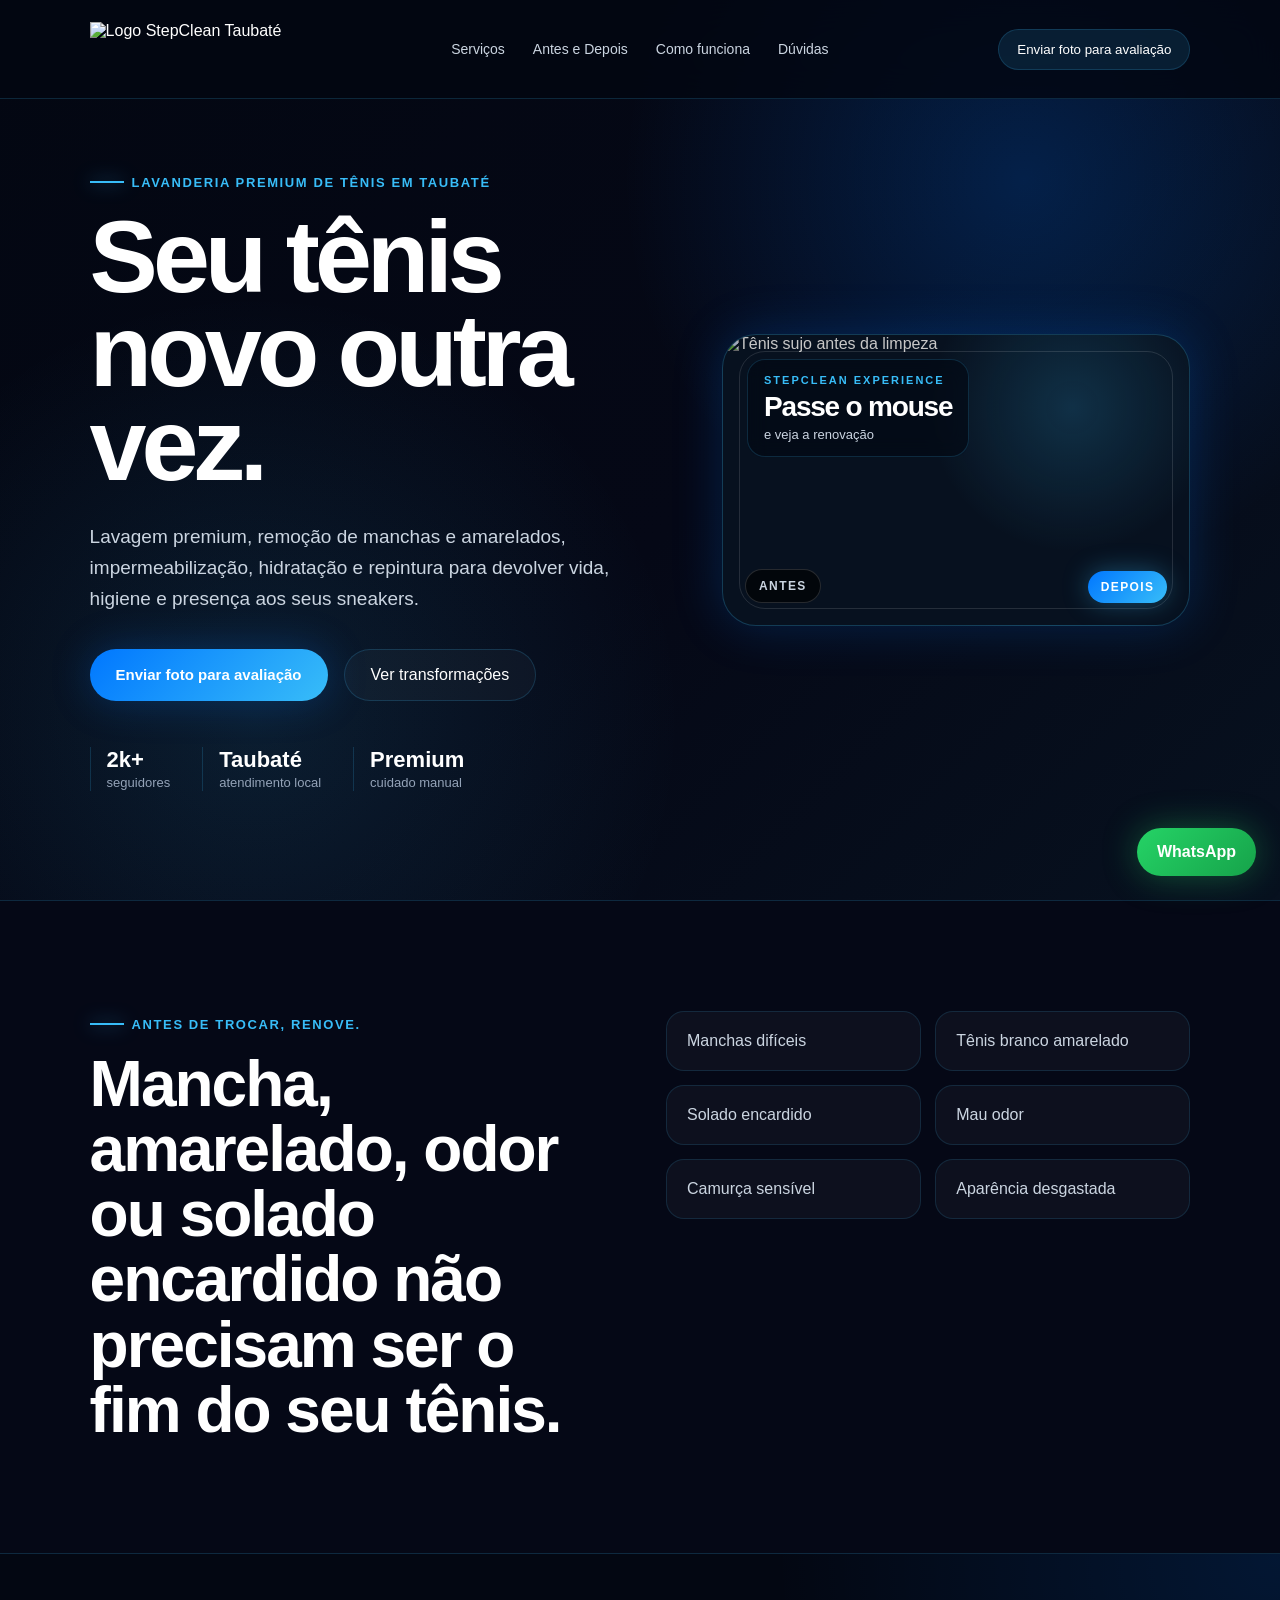
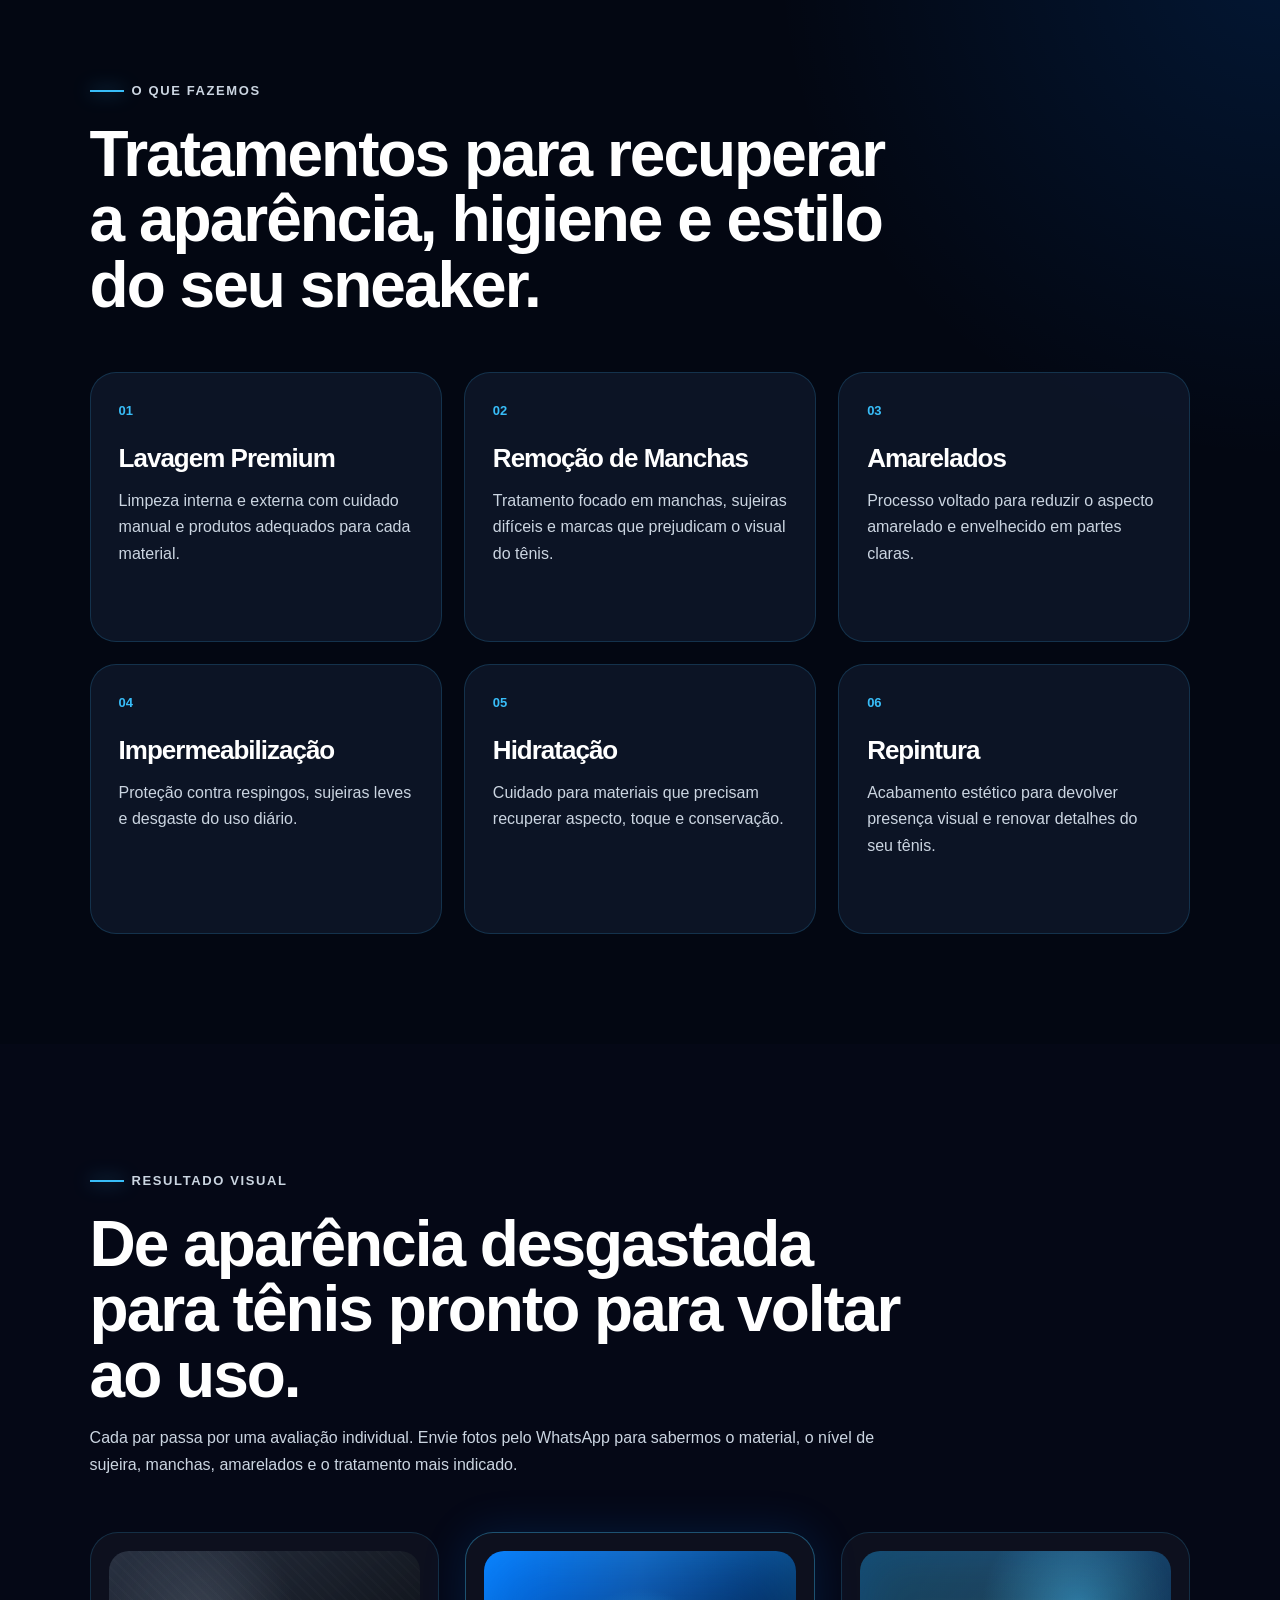
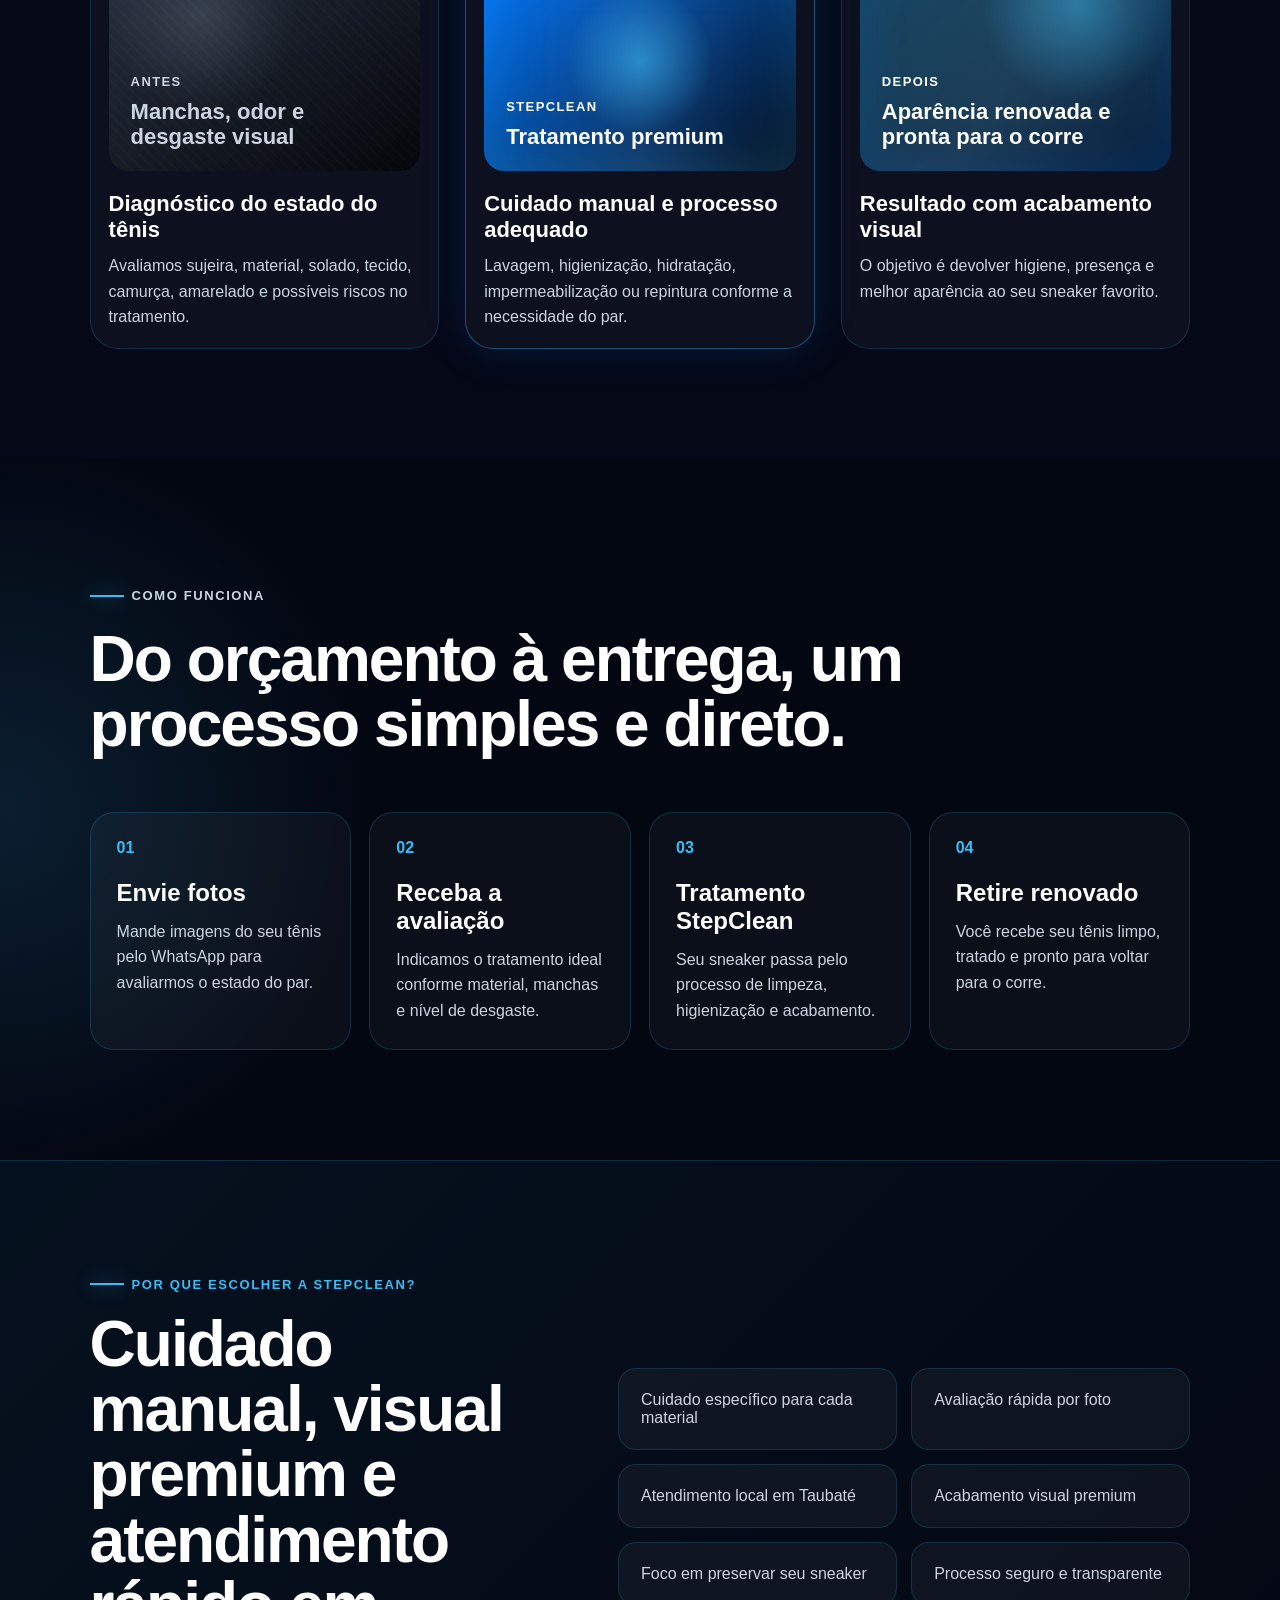
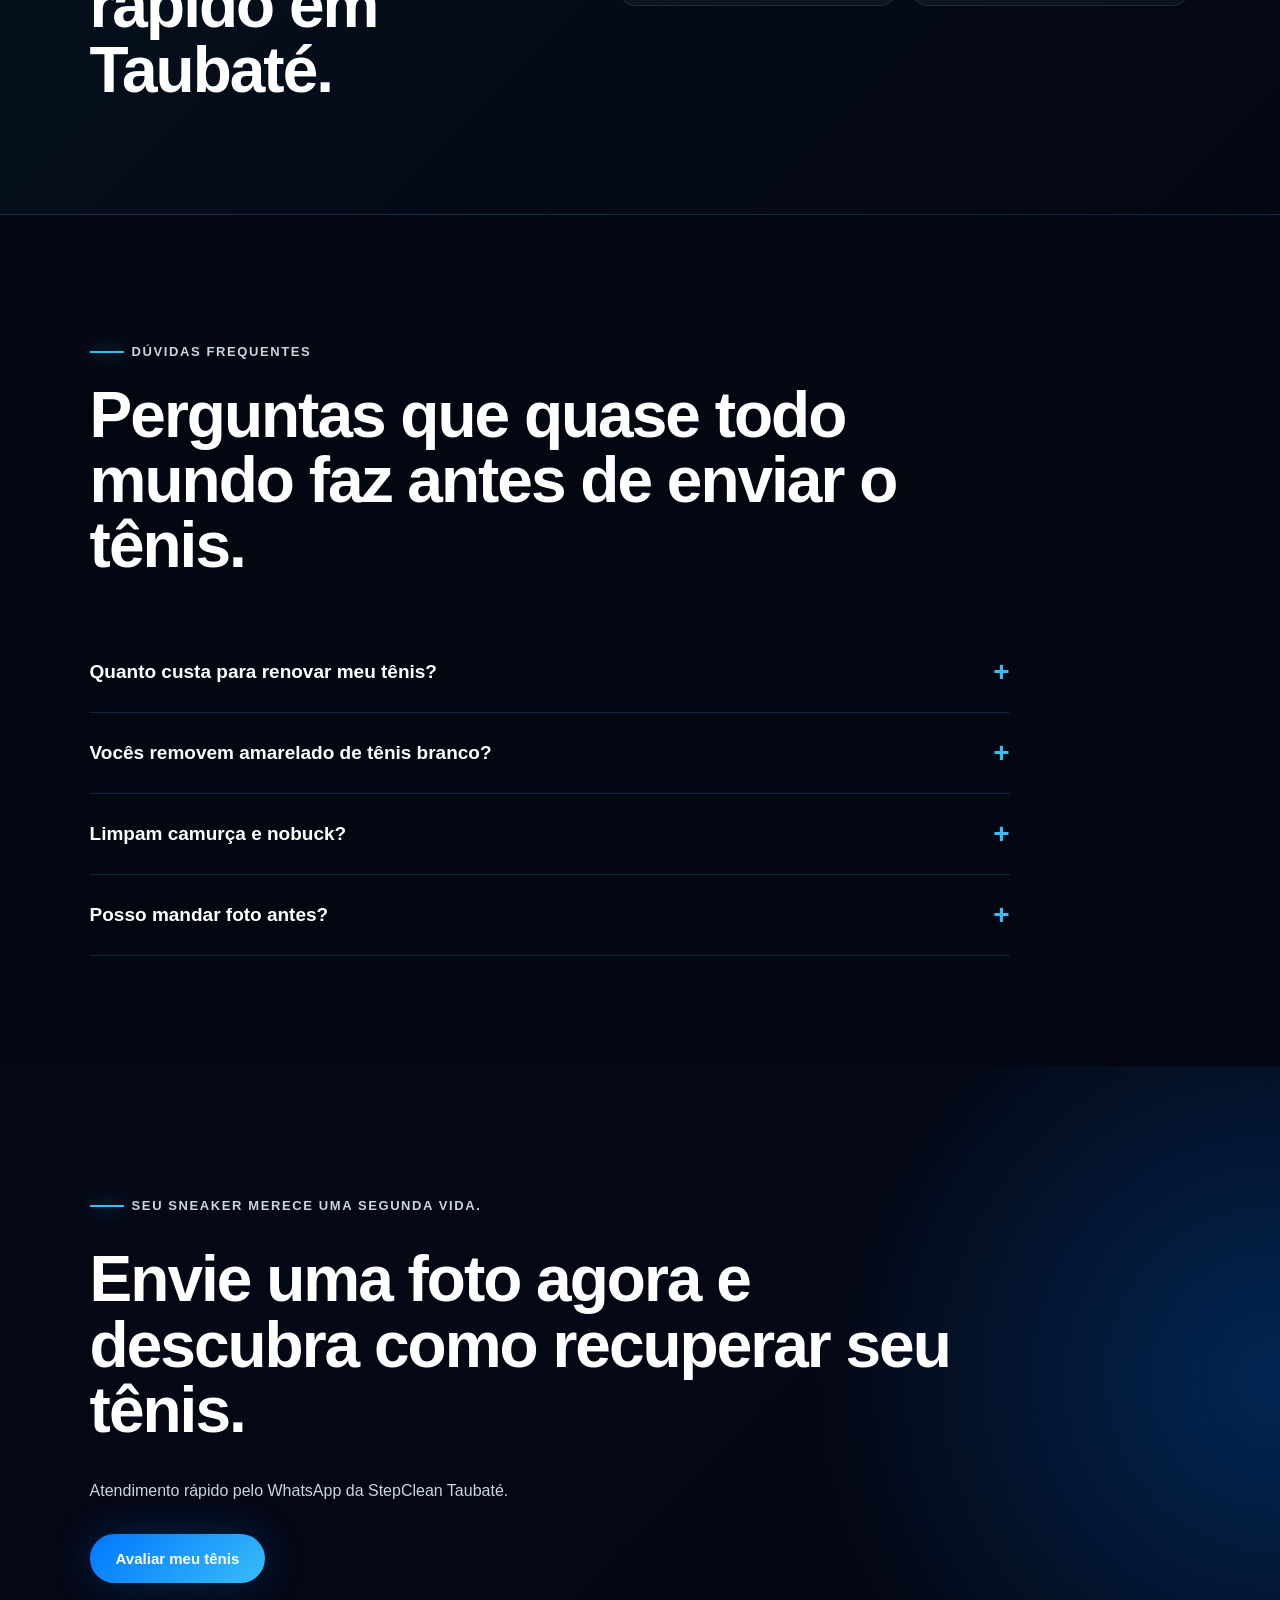
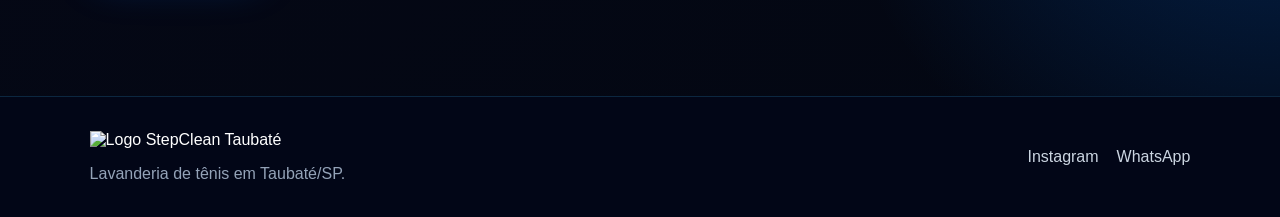
==== index.html @ 6af086c5 "Add files via upload" ====
<!DOCTYPE html>
<html lang="pt-br">

<head>
    <meta charset="UTF-8">
    <meta name="viewport" content="width=device-width, initial-scale=1.0">
    <title>StepClean Taubaté | Seu tênis novo outra vez</title>
    <meta name="description" content="StepClean Taubaté — lavagem premium, remoção de manchas e amarelados, impermeabilização, hidratação e repintura de tênis. Envie uma foto para avaliação.">
    <link rel="icon" href="./img/logo-icon.png">
    <link rel="stylesheet" href="style.css">
</head>

<body>

    <header class="cabecalho">
        <a href="#" class="logo">
    <img src="./img/logo-horizontal-branca.png" alt="Logo StepClean Taubaté">
</a>

        <nav class="menu">
            <a href="#servicos">Serviços</a>
            <a href="#transformacoes">Antes e Depois</a>
            <a href="#processo">Como funciona</a>
            <a href="#faq">Dúvidas</a>
        </nav>

        <button class="botao-whatsapp botao-menu">
            Enviar foto para avaliação
        </button>
    </header>

    <main>

        <section class="hero">
            <div class="hero-conteudo">
                <p class="etiqueta">Lavanderia premium de tênis em Taubaté</p>

                <h1>
                    Seu tênis novo outra vez.
                </h1>

                <p class="hero-texto">
                    Lavagem premium, remoção de manchas e amarelados, impermeabilização,
                    hidratação e repintura para devolver vida, higiene e presença aos seus sneakers.
                </p>

                <div class="hero-botoes">
                    <button class="botao-whatsapp botao-principal">
                        Enviar foto para avaliação
                    </button>

                    <a href="#transformacoes" class="botao-secundario">
                        Ver transformações
                    </a>
                </div>

                <div class="hero-numeros">
                    <div>
                        <strong>2k+</strong>
                        <span>seguidores</span>
                    </div>

                    <div>
                        <strong>Taubaté</strong>
                        <span>atendimento local</span>
                    </div>

                    <div>
                        <strong>Premium</strong>
                        <span>cuidado manual</span>
                    </div>
                </div>
            </div>

            <div class="hero-visual">
    <div class="reveal-sneaker">
        <img src="./img/tenis-sujo.png" alt="Tênis sujo antes da limpeza" class="imagem-sujo">

        <img src="./img/tenis-limpo.png" alt="Tênis limpo depois da limpeza" class="imagem-limpo">

        <div class="linha-reveal"></div>

        <div class="reveal-texto">
            <span>StepClean Experience</span>
            <strong>Passe o mouse</strong>
            <small>e veja a renovação</small>
        </div>

        <div class="reveal-label antes-label">Antes</div>
        <div class="reveal-label depois-label">Depois</div>
    </div>
</div>

        </section>

        <section class="problema">
            <div class="problema-texto">
                <p class="etiqueta">Antes de trocar, renove.</p>

                <h2>
                    Mancha, amarelado, odor ou solado encardido não precisam ser o fim do seu tênis.
                </h2>
            </div>

            <div class="problema-grid">
                <div class="problema-item">Manchas difíceis</div>
                <div class="problema-item">Tênis branco amarelado</div>
                <div class="problema-item">Solado encardido</div>
                <div class="problema-item">Mau odor</div>
                <div class="problema-item">Camurça sensível</div>
                <div class="problema-item">Aparência desgastada</div>
            </div>
        </section>

        <section id="servicos" class="servicos">
            <div class="secao-topo">
                <p class="etiqueta">O que fazemos</p>

                <h2>
                    Tratamentos para recuperar a aparência, higiene e estilo do seu sneaker.
                </h2>
            </div>

            <div class="cards-servicos">
                <article class="card-servico">
                    <span>01</span>
                    <h3>Lavagem Premium</h3>
                    <p>
                        Limpeza interna e externa com cuidado manual e produtos adequados para cada material.
                    </p>
                </article>

                <article class="card-servico">
                    <span>02</span>
                    <h3>Remoção de Manchas</h3>
                    <p>
                        Tratamento focado em manchas, sujeiras difíceis e marcas que prejudicam o visual do tênis.
                    </p>
                </article>

                <article class="card-servico">
                    <span>03</span>
                    <h3>Amarelados</h3>
                    <p>
                        Processo voltado para reduzir o aspecto amarelado e envelhecido em partes claras.
                    </p>
                </article>

                <article class="card-servico">
                    <span>04</span>
                    <h3>Impermeabilização</h3>
                    <p>
                        Proteção contra respingos, sujeiras leves e desgaste do uso diário.
                    </p>
                </article>

                <article class="card-servico">
                    <span>05</span>
                    <h3>Hidratação</h3>
                    <p>
                        Cuidado para materiais que precisam recuperar aspecto, toque e conservação.
                    </p>
                </article>

                <article class="card-servico">
                    <span>06</span>
                    <h3>Repintura</h3>
                    <p>
                        Acabamento estético para devolver presença visual e renovar detalhes do seu tênis.
                    </p>
                </article>
            </div>
        </section>

        <section id="transformacoes" class="transformacoes">
    <div class="secao-topo">
        <p class="etiqueta">Resultado visual</p>

        <h2>
            De aparência desgastada para tênis pronto para voltar ao uso.
        </h2>

        <p>
            Cada par passa por uma avaliação individual. Envie fotos pelo WhatsApp para sabermos o material,
            o nível de sujeira, manchas, amarelados e o tratamento mais indicado.
        </p>
    </div>

    <div class="antes-depois-grid">
        <div class="antes-depois-card">
            <div class="imagem-placeholder antes">
                <span>Antes</span>
                <strong>Manchas, odor e desgaste visual</strong>
            </div>

            <h3>Diagnóstico do estado do tênis</h3>
            <p>Avaliamos sujeira, material, solado, tecido, camurça, amarelado e possíveis riscos no tratamento.</p>
        </div>

        <div class="antes-depois-card destaque-transformacao">
            <div class="imagem-placeholder processo-visual">
                <span>StepClean</span>
                <strong>Tratamento premium</strong>
            </div>

            <h3>Cuidado manual e processo adequado</h3>
            <p>Lavagem, higienização, hidratação, impermeabilização ou repintura conforme a necessidade do par.</p>
        </div>

        <div class="antes-depois-card">
            <div class="imagem-placeholder depois">
                <span>Depois</span>
                <strong>Aparência renovada e pronta para o corre</strong>
            </div>

            <h3>Resultado com acabamento visual</h3>
            <p>O objetivo é devolver higiene, presença e melhor aparência ao seu sneaker favorito.</p>
        </div>
    </div>

</section>

        <section id="processo" class="processo">
            <div class="secao-topo">
                <p class="etiqueta">Como funciona</p>

                <h2>
                    Do orçamento à entrega, um processo simples e direto.
                </h2>
            </div>

            <div class="linha-processo">
                <div class="passo">
                    <span>01</span>
                    <h3>Envie fotos</h3>
                    <p>
                        Mande imagens do seu tênis pelo WhatsApp para avaliarmos o estado do par.
                    </p>
                </div>

                <div class="passo">
                    <span>02</span>
                    <h3>Receba a avaliação</h3>
                    <p>
                        Indicamos o tratamento ideal conforme material, manchas e nível de desgaste.
                    </p>
                </div>

                <div class="passo">
                    <span>03</span>
                    <h3>Tratamento StepClean</h3>
                    <p>
                        Seu sneaker passa pelo processo de limpeza, higienização e acabamento.
                    </p>
                </div>

                <div class="passo">
                    <span>04</span>
                    <h3>Retire renovado</h3>
                    <p>
                        Você recebe seu tênis limpo, tratado e pronto para voltar para o corre.
                    </p>
                </div>
            </div>
        </section>

        <section class="diferenciais">
            <div class="diferenciais-conteudo">
                <p class="etiqueta">Por que escolher a StepClean?</p>

                <h2>
                    Cuidado manual, visual premium e atendimento rápido em Taubaté.
                </h2>
            </div>

            <div class="diferenciais-lista">
                <div>Cuidado específico para cada material</div>
                <div>Avaliação rápida por foto</div>
                <div>Atendimento local em Taubaté</div>
                <div>Acabamento visual premium</div>
                <div>Foco em preservar seu sneaker</div>
                <div>Processo seguro e transparente</div>
            </div>
        </section>

        <section id="faq" class="faq">
            <div class="secao-topo">
                <p class="etiqueta">Dúvidas frequentes</p>

                <h2>
                    Perguntas que quase todo mundo faz antes de enviar o tênis.
                </h2>
            </div>

            <div class="faq-lista">
                <div class="faq-item">
                    <button class="faq-pergunta">
                        Quanto custa para renovar meu tênis?
                        <span>+</span>
                    </button>

                    <div class="faq-resposta">
                        <p>
                            O valor depende do material, estado do tênis e tipo de tratamento.
                            Envie fotos pelo WhatsApp para receber uma avaliação.
                        </p>
                    </div>
                </div>

                <div class="faq-item">
                    <button class="faq-pergunta">
                        Vocês removem amarelado de tênis branco?
                        <span>+</span>
                    </button>

                    <div class="faq-resposta">
                        <p>
                            Sim. A StepClean realiza tratamento para reduzir amarelados e recuperar a aparência visual.
                        </p>
                    </div>
                </div>

                <div class="faq-item">
                    <button class="faq-pergunta">
                        Limpam camurça e nobuck?
                        <span>+</span>
                    </button>

                    <div class="faq-resposta">
                        <p>
                            Sim, mas esses materiais exigem avaliação prévia, pois são mais sensíveis.
                        </p>
                    </div>
                </div>

                <div class="faq-item">
                    <button class="faq-pergunta">
                        Posso mandar foto antes?
                        <span>+</span>
                    </button>

                    <div class="faq-resposta">
                        <p>
                            Sim. Esse é o melhor caminho para indicarmos o tratamento correto e o orçamento.
                        </p>
                    </div>
                </div>
            </div>
        </section>

        <section id="contato" class="cta-final">
            <p class="etiqueta">Seu sneaker merece uma segunda vida.</p>

            <h2>
                Envie uma foto agora e descubra como recuperar seu tênis.
            </h2>

            <p>
                Atendimento rápido pelo WhatsApp da StepClean Taubaté.
            </p>

            <button class="botao-whatsapp botao-principal">
                Avaliar meu tênis
            </button>
        </section>

    </main>

        <a href="#" class="whatsapp-fixo botao-whatsapp" aria-label="Falar no WhatsApp">
    WhatsApp
</a>

    <footer class="rodape">
        <div>
            <img src="./img/logo-horizontal-branca.png" alt="Logo StepClean Taubaté" class="logo-footer">
        <p>Lavanderia de tênis em Taubaté/SP.</p>
        </div>

        <div class="rodape-links">
            <a href="https://www.instagram.com/stepcleantaubate/" target="_blank">Instagram</a>
            <a href="#" class="botao-whatsapp">WhatsApp</a>
        </div>
    </footer>

    <script src="script.js"></script>
</body>

</html>
---- style.css ----
* {
    margin: 0;
    padding: 0;
    box-sizing: border-box;
}

:root {
    --preto: #030712;
    --grafite: #080b12;
    --grafite-claro: #111827;
    --card: rgba(15, 23, 42, 0.85);

    --azul: #0077ff;
    --azul-claro: #38bdf8;
    --azul-neon: #00aaff;

    --branco: #ffffff;
    --cinza: #94a3b8;
    --cinza-claro: #cbd5e1;

    --borda: rgba(56, 189, 248, 0.18);
    --sombra-azul: 0 0 40px rgba(0, 119, 255, 0.25);
}

html {
    scroll-behavior: smooth;
}

body {
    font-family: Arial, Helvetica, sans-serif;
    background: var(--preto);
    color: var(--branco);
    overflow-x: hidden;
}

button,
a {
    font-family: inherit;
}

button {
    border: none;
}

a {
    text-decoration: none;
    color: inherit;
}

/* HEADER */

.cabecalho {
    width: 100%;
    padding: 22px 7%;
    display: flex;
    justify-content: space-between;
    align-items: center;
    background: rgba(3, 7, 18, 0.82);
    backdrop-filter: blur(18px);
    border-bottom: 1px solid var(--borda);
    position: fixed;
    top: 0;
    left: 0;
    z-index: 100;
}

.logo {
    display: flex;
    align-items: center;
}

.logo img {
    height: 54px;
    width: auto;
    display: block;
}

.menu {
    display: flex;
    align-items: center;
    gap: 28px;
}

.menu a {
    color: var(--cinza-claro);
    font-size: 14px;
    transition: 0.2s ease;
    position: relative;
}

.menu a:hover {
    color: var(--azul-claro);
}

.botao-menu {
    background: rgba(56, 189, 248, 0.12);
    color: var(--branco);
    border: 1px solid var(--borda);
    padding: 12px 18px;
    border-radius: 999px;
    cursor: pointer;
    transition: 0.2s ease;
}

.botao-menu:hover {
    background: var(--azul);
    box-shadow: var(--sombra-azul);
}

/* HERO */

.hero {
    min-height: 100vh;
    padding: 150px 7% 90px;
    display: grid;
    grid-template-columns: 1.1fr 0.9fr;
    align-items: center;
    gap: 60px;
    background:
        radial-gradient(circle at 80% 20%, rgba(0, 119, 255, 0.22), transparent 32%),
        radial-gradient(circle at 20% 80%, rgba(56, 189, 248, 0.12), transparent 34%),
        linear-gradient(135deg, #030712 0%, #050816 55%, #07111f 100%);
}

.hero-conteudo {
    max-width: 780px;
}

.etiqueta {
    display: inline-flex;
    align-items: center;
    gap: 8px;
    color: var(--azul-claro);
    font-size: 13px;
    font-weight: 800;
    text-transform: uppercase;
    letter-spacing: 1.6px;
    margin-bottom: 20px;
}

.etiqueta::before {
    content: "";
    width: 34px;
    height: 2px;
    background: var(--azul-claro);
    box-shadow: 0 0 18px rgba(56, 189, 248, 0.7);
}

.hero h1 {
    font-size: clamp(48px, 8vw, 108px);
    line-height: 0.92;
    letter-spacing: -5px;
    max-width: 850px;
    margin-bottom: 28px;
}

.hero-texto {
    max-width: 680px;
    color: var(--cinza-claro);
    font-size: 19px;
    line-height: 1.65;
    margin-bottom: 34px;
}

.hero-botoes {
    display: flex;
    flex-wrap: wrap;
    gap: 16px;
    margin-bottom: 46px;
}

.botao-principal {
    background: linear-gradient(135deg, var(--azul), var(--azul-claro));
    color: var(--branco);
    padding: 16px 26px;
    border-radius: 999px;
    font-weight: 800;
    font-size: 15px;
    cursor: pointer;
    box-shadow: var(--sombra-azul);
    transition: 0.2s ease;
    position: relative;
    overflow: hidden;
}

.botao-principal:hover {
    transform: translateY(-3px);
    box-shadow: 0 0 55px rgba(0, 119, 255, 0.45);
}

.botao-secundario {
    padding: 16px 26px;
    border-radius: 999px;
    border: 1px solid var(--borda);
    color: var(--branco);
    background: rgba(255, 255, 255, 0.03);
    transition: 0.2s ease;
}

.botao-secundario:hover {
    border-color: var(--azul-claro);
    color: var(--azul-claro);
    transform: translateY(-3px);
}

.hero-numeros {
    display: flex;
    gap: 32px;
    flex-wrap: wrap;
}

.hero-numeros div {
    padding-left: 16px;
    border-left: 1px solid var(--borda);
}

.hero-numeros strong {
    display: block;
    font-size: 22px;
    color: var(--branco);
}

.hero-numeros span {
    color: var(--cinza);
    font-size: 13px;
}

/* HERO VISUAL */

.hero-visual {
    display: flex;
    justify-content: center;
}

.sneaker-card {
    width: min(420px, 100%);
    aspect-ratio: 1 / 1.15;
    position: relative;
    border-radius: 38px;
    background:
        linear-gradient(145deg, rgba(56, 189, 248, 0.18), rgba(255, 255, 255, 0.02)),
        rgba(15, 23, 42, 0.5);
    border: 1px solid var(--borda);
    box-shadow: var(--sombra-azul);
    overflow: hidden;
    display: flex;
    align-items: center;
    justify-content: center;
}

.sneaker-card::before {
    content: "";
    position: absolute;
    width: 280px;
    height: 280px;
    background: var(--azul);
    filter: blur(90px);
    opacity: 0.28;
    top: -70px;
    right: -70px;
}

.sneaker-card::after {
    content: "";
    position: absolute;
    inset: 18px;
    border: 1px solid rgba(255, 255, 255, 0.08);
    border-radius: 30px;
}

.sneaker-luz {
    position: absolute;
    width: 160px;
    height: 160px;
    border-radius: 50%;
    background: var(--azul-claro);
    filter: blur(70px);
    bottom: 70px;
    left: 50px;
    opacity: 0.22;
}

.sneaker-placeholder {
    position: relative;
    z-index: 2;
    text-align: center;
    padding: 32px;
}

.sneaker-placeholder span {
    color: var(--azul-claro);
    text-transform: uppercase;
    font-weight: 800;
    letter-spacing: 2px;
    font-size: 13px;
}

.sneaker-placeholder strong {
    display: block;
    font-size: 44px;
    line-height: 0.95;
    margin: 18px 0;
    letter-spacing: -2px;
}

.sneaker-placeholder small {
    color: var(--cinza);
    text-transform: uppercase;
    letter-spacing: 1.5px;
}

/* SEÇÕES GERAIS */

section {
    position: relative;
}

.problema,
.servicos,
.transformacoes,
.processo,
.diferenciais,
.faq,
.cta-final {
    padding: 110px 7%;
}

.secao-topo {
    max-width: 820px;
    margin-bottom: 54px;
}

.secao-topo h2,
.problema h2,
.diferenciais h2,
.cta-final h2 {
    font-size: clamp(34px, 5vw, 64px);
    line-height: 1.02;
    letter-spacing: -2px;
}

.secao-topo p,
.transformacoes .secao-topo p,
.cta-final p {
    color: var(--cinza-claro);
    margin-top: 16px;
    line-height: 1.7;
}

/* PROBLEMA */

.problema {
    background: #050816;
    display: grid;
    grid-template-columns: 1fr 1fr;
    gap: 52px;
    align-items: start;
    border-top: 1px solid var(--borda);
    border-bottom: 1px solid var(--borda);
}

.problema-grid {
    display: grid;
    grid-template-columns: 1fr 1fr;
    gap: 14px;
}

.problema-item {
    padding: 20px;
    border-radius: 18px;
    background: rgba(255, 255, 255, 0.035);
    border: 1px solid rgba(56, 189, 248, 0.14);
    color: var(--cinza-claro);
    transition: 0.2s ease;
}

.problema-item:hover {
    transform: translateY(-4px);
    border-color: var(--azul-claro);
    color: var(--branco);
}

/* SERVIÇOS */

.servicos {
    background:
        radial-gradient(circle at top right, rgba(0, 119, 255, 0.14), transparent 30%),
        var(--preto);
}

.cards-servicos {
    display: grid;
    grid-template-columns: repeat(3, 1fr);
    gap: 22px;
}

.card-servico {
    min-height: 270px;
    padding: 28px;
    border-radius: 26px;
    background: var(--card);
    border: 1px solid var(--borda);
    transition: 0.25s ease;
    position: relative;
    overflow: hidden;
}

.card-servico::after {
    content: "";
    position: absolute;
    width: 120px;
    height: 120px;
    background: var(--azul);
    filter: blur(80px);
    opacity: 0;
    right: -30px;
    bottom: -30px;
    transition: 0.25s ease;
}

.card-servico:hover {
    transform: translateY(-8px);
    border-color: var(--azul-claro);
}

.card-servico:hover::after {
    opacity: 0.35;
}

.card-servico span {
    color: var(--azul-claro);
    font-weight: 900;
    font-size: 13px;
}

.card-servico h3 {
    font-size: 26px;
    margin: 24px 0 14px;
    letter-spacing: -1px;
}

.card-servico p {
    color: var(--cinza-claro);
    line-height: 1.65;
}

/* ANTES E DEPOIS */

.transformacoes {
    background: #050816;
}

.antes-depois-grid {
    display: grid;
    grid-template-columns: repeat(3, 1fr);
    gap: 26px;
}

.antes-depois-card {
    background: rgba(255, 255, 255, 0.035);
    border: 1px solid var(--borda);
    border-radius: 28px;
    padding: 18px;
    transition: 0.25s ease;
}

.antes-depois-card:hover {
    transform: translateY(-8px);
    border-color: var(--azul-claro);
}

.imagem-placeholder {
    height: 190px;
    border-radius: 20px;
    display: flex;
    align-items: end;
    padding: 18px;
    margin-bottom: 12px;
    overflow: hidden;
}

.imagem-placeholder span {
    font-weight: 900;
    text-transform: uppercase;
    letter-spacing: 1.4px;
    font-size: 13px;
}

.antes {
    background:
        linear-gradient(145deg, rgba(148, 163, 184, 0.18), rgba(0, 0, 0, 0.6)),
        #111827;
    color: var(--cinza-claro);
}

.depois {
    background:
        linear-gradient(145deg, rgba(56, 189, 248, 0.32), rgba(0, 119, 255, 0.12)),
        #07111f;
    color: var(--branco);
    box-shadow: inset 0 0 50px rgba(0, 119, 255, 0.16);
}

.antes-depois-card h3 {
    margin: 20px 0 10px;
    font-size: 22px;
}

.antes-depois-card p {
    color: var(--cinza-claro);
    line-height: 1.6;
}

/* PROCESSO */

.processo {
    background:
        radial-gradient(circle at left, rgba(56, 189, 248, 0.13), transparent 28%),
        var(--preto);
}

.linha-processo {
    display: grid;
    grid-template-columns: repeat(4, 1fr);
    gap: 18px;
}

.passo {
    padding: 26px;
    border-radius: 24px;
    background: rgba(255, 255, 255, 0.035);
    border: 1px solid var(--borda);
}

.passo span {
    color: var(--azul-claro);
    font-weight: 900;
}

.passo h3 {
    margin: 22px 0 12px;
    font-size: 24px;
}

.passo p {
    color: var(--cinza-claro);
    line-height: 1.6;
}

/* DIFERENCIAIS */

.diferenciais {
    background: linear-gradient(135deg, #06111f, #030712);
    display: grid;
    grid-template-columns: 0.9fr 1.1fr;
    gap: 60px;
    align-items: center;
    border-top: 1px solid var(--borda);
    border-bottom: 1px solid var(--borda);
}

.diferenciais-lista {
    display: grid;
    grid-template-columns: 1fr 1fr;
    gap: 14px;
}

.diferenciais-lista div {
    padding: 22px;
    border-radius: 18px;
    background: rgba(255, 255, 255, 0.045);
    border: 1px solid rgba(56, 189, 248, 0.16);
    color: var(--cinza-claro);
}

/* FAQ */

.faq {
    background: var(--preto);
}

.faq-lista {
    max-width: 920px;
}

.faq-item {
    border-bottom: 1px solid var(--borda);
}

.faq-pergunta {
    width: 100%;
    padding: 24px 0;
    background: transparent;
    color: var(--branco);
    display: flex;
    justify-content: space-between;
    align-items: center;
    cursor: pointer;
    font-size: 19px;
    font-weight: 800;
    text-align: left;
}

.faq-pergunta span {
    color: var(--azul-claro);
    font-size: 28px;
}

.faq-resposta {
    max-height: 0;
    overflow: hidden;
    transition: 0.3s ease;
}

.faq-resposta p {
    color: var(--cinza-claro);
    line-height: 1.7;
    padding-bottom: 24px;
}

.faq-item.ativo .faq-resposta {
    max-height: 200px;
}

/* CTA FINAL */

.cta-final {
    min-height: 70vh;
    display: flex;
    flex-direction: column;
    align-items: flex-start;
    justify-content: center;
    background:
        radial-gradient(circle at right, rgba(0, 119, 255, 0.28), transparent 35%),
        linear-gradient(135deg, #050816, #030712);
}

.cta-final h2 {
    max-width: 900px;
    margin-bottom: 18px;
}

.cta-final p {
    max-width: 620px;
    margin-bottom: 30px;
}

/* WHATSAPP FIXO */

.whatsapp-fixo {
    position: fixed;
    right: 24px;
    bottom: 24px;
    background: linear-gradient(135deg, #25d366, #16a34a);
    color: white;
    padding: 15px 20px;
    border-radius: 999px;
    font-weight: 900;
    z-index: 90;
    box-shadow: 0 0 35px rgba(37, 211, 102, 0.35);
    transition: 0.2s ease;
}

.whatsapp-fixo:hover {
    transform: translateY(-4px);
}

/* RODAPÉ */

.rodape {
    padding: 34px 7%;
    background: #020617;
    border-top: 1px solid var(--borda);
    display: flex;
    justify-content: space-between;
    align-items: center;
    gap: 20px;
}

.rodape strong {
    font-size: 18px;
}

.rodape p {
    color: var(--cinza);
    margin-top: 6px;
}

.rodape-links {
    display: flex;
    gap: 18px;
}

.rodape-links a {
    color: var(--cinza-claro);
    transition: 0.2s ease;
}

.rodape-links a:hover {
    color: var(--azul-claro);
}

/* RESPONSIVO */

@media (max-width: 1050px) {
    .hero,
    .problema,
    .diferenciais {
        grid-template-columns: 1fr;
    }

    .hero-visual {
        justify-content: flex-start;
    }

    .cards-servicos,
    .antes-depois-grid {
        grid-template-columns: repeat(2, 1fr);
    }

    .linha-processo {
        grid-template-columns: repeat(2, 1fr);
    }
}

@media (max-width: 760px){
    .cabecalho {
        backdrop-filter: blur(10px);
    }

    .logo img {
    height: 42px;
}

    .menu {
        display: none;
    }

    .botao-menu {
        display: none;
    }

    .hero {
        padding: 130px 5% 70px;
        gap: 38px;
    }

    .hero h1 {
        letter-spacing: -3px;
    }

    .hero-texto {
        font-size: 17px;
    }

    .hero-botoes {
        flex-direction: column;
    }

    .botao-principal,
    .botao-secundario {
        width: 100%;
        text-align: center;
    }

    .hero-numeros {
        gap: 18px;
    }

    .sneaker-card {
        border-radius: 28px;
    }
    .sneaker-card::before {
        filter: blur(60px);
    }
    .sneaker-luz {
        filter: blur(50px);
    }

    .problema,
    .servicos,
    .transformacoes,
    .processo,
    .diferenciais,
    .faq,
    .cta-final {
        padding: 74px 5%;
    }

    .problema-grid,
    .cards-servicos,
    .antes-depois-grid,
    .linha-processo,
    .diferenciais-lista {
        grid-template-columns: 1fr;
    }

    .secao-topo h2,
    .problema h2,
    .diferenciais h2,
    .cta-final h2 {
        letter-spacing: -1.4px;
    }

    .rodape {
        flex-direction: column;
        align-items: flex-start;
    }

    .whatsapp-fixo {
        right: 16px;
        bottom: 16px;
        padding: 13px 16px;
        font-size: 13px;
    }
}

a:focus-visible,
button:focus-visible {
    outline: 2px solid var(--azul-claro);
    outline-offset: 4px;
}

.botao-principal::before {
    content: '';
    position: absolute;
    top: 0;
    left: -100%;
    width: 100%;
    height: 100%;
    background: linear-gradient(90deg, transparent, rgba(255,255,255,0.2), transparent);
    transition: 0.5s;
}

.botao-principal:hover::before {
    left: 100%;
}

.menu a::after {
    content: '';
    position: absolute;
    bottom: -4px;
    left: 0;
    width: 0;
    height: 2px;
    background: var(--azul-claro);
    transition: 0.2s ease;
}

.menu a:hover::after {
    width: 100%;
}

@media (prefers-reduced-motion: reduce) {
    *,
    *::before,
    *::after {
        animation-duration: 0.01ms !important;
        transition-duration: 0.01ms !important;
    }
}

::selection {
    background: var(--azul);
    color: var(--branco);
}

body {
    -webkit-font-smoothing: antialiased;
    -moz-osx-font-smoothing: grayscale;
}

.animar {
    opacity: 0;
    transform: translateY(30px);
}

.aparecer {
    opacity: 1;
    transform: translateY(0);
    transition: opacity 0.6s ease, transform 0.6s ease;
}

.card-servico.animar:nth-child(1) { transition-delay: 0.1s; }
.card-servico.animar:nth-child(2) { transition-delay: 0.2s; }
.card-servico.animar:nth-child(3) { transition-delay: 0.3s; }
.card-servico.animar:nth-child(4) { transition-delay: 0.4s; }
.card-servico.animar:nth-child(5) { transition-delay: 0.5s; }
.card-servico.animar:nth-child(6) { transition-delay: 0.6s; }

.antes-depois-card.animar:nth-child(1) { transition-delay: 0.1s; }
.antes-depois-card.animar:nth-child(2) { transition-delay: 0.2s; }
.antes-depois-card.animar:nth-child(3) { transition-delay: 0.3s; }

.passo.animar:nth-child(1) { transition-delay: 0.1s; }
.passo.animar:nth-child(2) { transition-delay: 0.2s; }
.passo.animar:nth-child(3) { transition-delay: 0.3s; }
.passo.animar:nth-child(4) { transition-delay: 0.4s; }

.problema-item.animar:nth-child(1) { transition-delay: 0.1s; }
.problema-item.animar:nth-child(2) { transition-delay: 0.2s; }
.problema-item.animar:nth-child(3) { transition-delay: 0.3s; }
.problema-item.animar:nth-child(4) { transition-delay: 0.4s; }
.problema-item.animar:nth-child(5) { transition-delay: 0.5s; }
.problema-item.animar:nth-child(6) { transition-delay: 0.6s; }

.cabecalho.rolando {
    padding: 16px 7%;
    background: rgba(3, 7, 18, 0.95);
    box-shadow: 0 4px 20px rgba(0, 0, 0, 0.3);
}

@media (prefers-reduced-motion: reduce) {
    .animar {
        opacity: 1 !important;
        transform: none !important;
    }
}

.logo-footer {
    height: 48px;
    width: auto;
    margin-bottom: 10px;
}
.imagem-placeholder {
    height: 220px;
    border-radius: 20px;
    display: flex;
    flex-direction: column;
    justify-content: flex-end;
    align-items: flex-start;
    padding: 22px;
    margin-bottom: 12px;
    overflow: hidden;
    position: relative;
}

.imagem-placeholder::before {
    content: "";
    position: absolute;
    inset: 0;
    opacity: 0.35;
}

.imagem-placeholder span,
.imagem-placeholder strong {
    position: relative;
    z-index: 2;
}

.imagem-placeholder span {
    font-weight: 900;
    text-transform: uppercase;
    letter-spacing: 1.4px;
    font-size: 13px;
    margin-bottom: 10px;
}

.imagem-placeholder strong {
    max-width: 280px;
    font-size: 22px;
    line-height: 1.15;
}

.antes {
    background:
        radial-gradient(circle at 30% 30%, rgba(148, 163, 184, 0.22), transparent 35%),
        linear-gradient(145deg, rgba(148, 163, 184, 0.18), rgba(0, 0, 0, 0.75)),
        #111827;
    color: var(--cinza-claro);
}

.antes::before {
    background:
        repeating-linear-gradient(
            45deg,
            rgba(255, 255, 255, 0.04) 0px,
            rgba(255, 255, 255, 0.04) 2px,
            transparent 2px,
            transparent 8px
        );
}

.depois {
    background:
        radial-gradient(circle at 70% 25%, rgba(56, 189, 248, 0.45), transparent 35%),
        linear-gradient(145deg, rgba(56, 189, 248, 0.32), rgba(0, 119, 255, 0.12)),
        #07111f;
    color: var(--branco);
    box-shadow: inset 0 0 50px rgba(0, 119, 255, 0.16);
}

.depois::before {
    background:
        linear-gradient(120deg, transparent, rgba(255, 255, 255, 0.18), transparent);
}

.processo-visual {
    background:
        radial-gradient(circle at center, rgba(56, 189, 248, 0.55), transparent 38%),
        linear-gradient(135deg, #0077ff, #030712);
    color: var(--branco);
    box-shadow: inset 0 0 60px rgba(56, 189, 248, 0.25);
}

.processo-visual::before {
    background:
        linear-gradient(90deg, transparent 0%, rgba(255,255,255,0.15) 50%, transparent 100%);
}

.destaque-transformacao {
    border-color: rgba(56, 189, 248, 0.38);
    box-shadow: 0 0 45px rgba(0, 119, 255, 0.16);
}

.reveal-sneaker {
    position: relative;
    width: min(680px, 100%);
    aspect-ratio: 16 / 10;
    border-radius: 34px;
    overflow: hidden;
    background:
        radial-gradient(circle at 75% 25%, rgba(56, 189, 248, 0.18), transparent 35%),
        #07111f;
    border: 1px solid rgba(56, 189, 248, 0.25);
    box-shadow: 0 0 50px rgba(0, 119, 255, 0.22);
    cursor: crosshair;
}

.reveal-sneaker::before {
    content: "";
    position: absolute;
    inset: 16px;
    border: 1px solid rgba(255, 255, 255, 0.12);
    border-radius: 26px;
    z-index: 5;
    pointer-events: none;
}

.reveal-sneaker img {
    position: absolute;
    inset: 0;
    width: 100%;
    height: 100%;
    object-fit: cover;
    object-position: center;
}

/* imagem suja fica por baixo */
.imagem-sujo {
    z-index: 1;
    filter: saturate(0.85) brightness(0.78);
}

/* imagem limpa fica escondida até passar o mouse */
.imagem-limpo {
    z-index: 2;
    clip-path: circle(0px at 50% 50%);
    transition: clip-path 0.04s linear;
}

.linha-reveal {
    position: absolute;
    z-index: 4;
    width: 170px;
    height: 170px;
    border: 1px solid rgba(56, 189, 248, 0.95);
    border-radius: 50%;
    pointer-events: none;
    transform: translate(-50%, -50%);
    left: 50%;
    top: 50%;
    opacity: 0;
    box-shadow:
        0 0 30px rgba(56, 189, 248, 0.45),
        inset 0 0 24px rgba(56, 189, 248, 0.18);
}

.reveal-sneaker:hover .linha-reveal {
    opacity: 1;
}

.reveal-texto {
    position: absolute;
    z-index: 6;
    left: 24px;
    top: 24px;
    max-width: 260px;
    padding: 14px 16px;
    border-radius: 18px;
    background: rgba(3, 7, 18, 0.58);
    backdrop-filter: blur(10px);
    border: 1px solid rgba(56, 189, 248, 0.18);
}

.reveal-texto span {
    display: block;
    color: var(--azul-claro);
    font-size: 11px;
    font-weight: 900;
    text-transform: uppercase;
    letter-spacing: 2px;
    margin-bottom: 8px;
}

.reveal-texto strong {
    display: block;
    color: var(--branco);
    font-size: 28px;
    line-height: 0.95;
    letter-spacing: -1.2px;
}

.reveal-texto small {
    display: block;
    color: var(--cinza-claro);
    margin-top: 7px;
    font-size: 13px;
}

.reveal-label {
    position: absolute;
    z-index: 6;
    padding: 9px 13px;
    border-radius: 999px;
    font-size: 12px;
    font-weight: 900;
    text-transform: uppercase;
    letter-spacing: 1.4px;
}

.antes-label {
    left: 22px;
    bottom: 22px;
    background: rgba(0, 0, 0, 0.62);
    color: #cbd5e1;
    border: 1px solid rgba(255, 255, 255, 0.14);
}

.depois-label {
    right: 22px;
    bottom: 22px;
    background: linear-gradient(135deg, var(--azul), var(--azul-claro));
    color: white;
    box-shadow: 0 0 26px rgba(56, 189, 248, 0.35);
}

@media (max-width: 760px) {
    .reveal-sneaker {
        width: 100%;
        aspect-ratio: 4 / 3;
        border-radius: 26px;
    }

    .reveal-texto {
        left: 16px;
        top: 16px;
        padding: 12px;
    }

    .reveal-texto strong {
        font-size: 22px;
    }

    .reveal-label {
        font-size: 10px;
        padding: 8px 10px;
    }
}
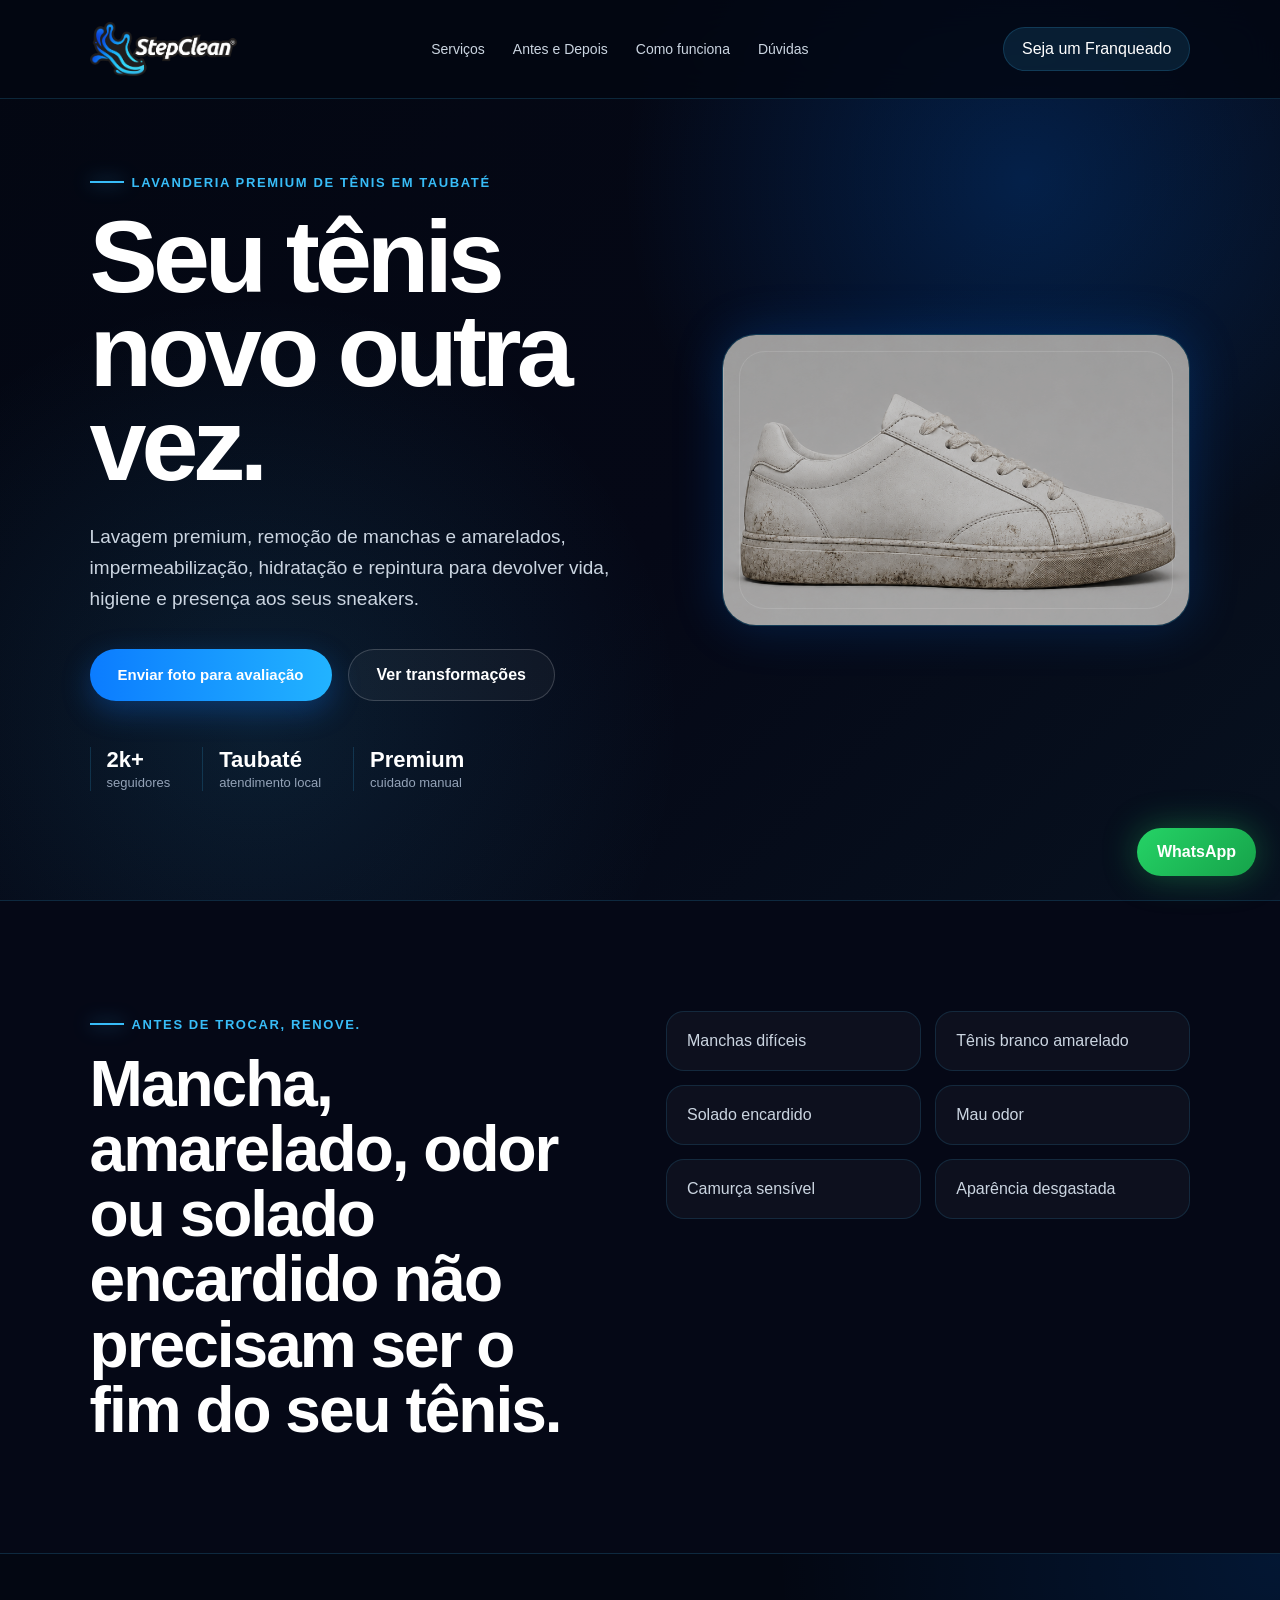
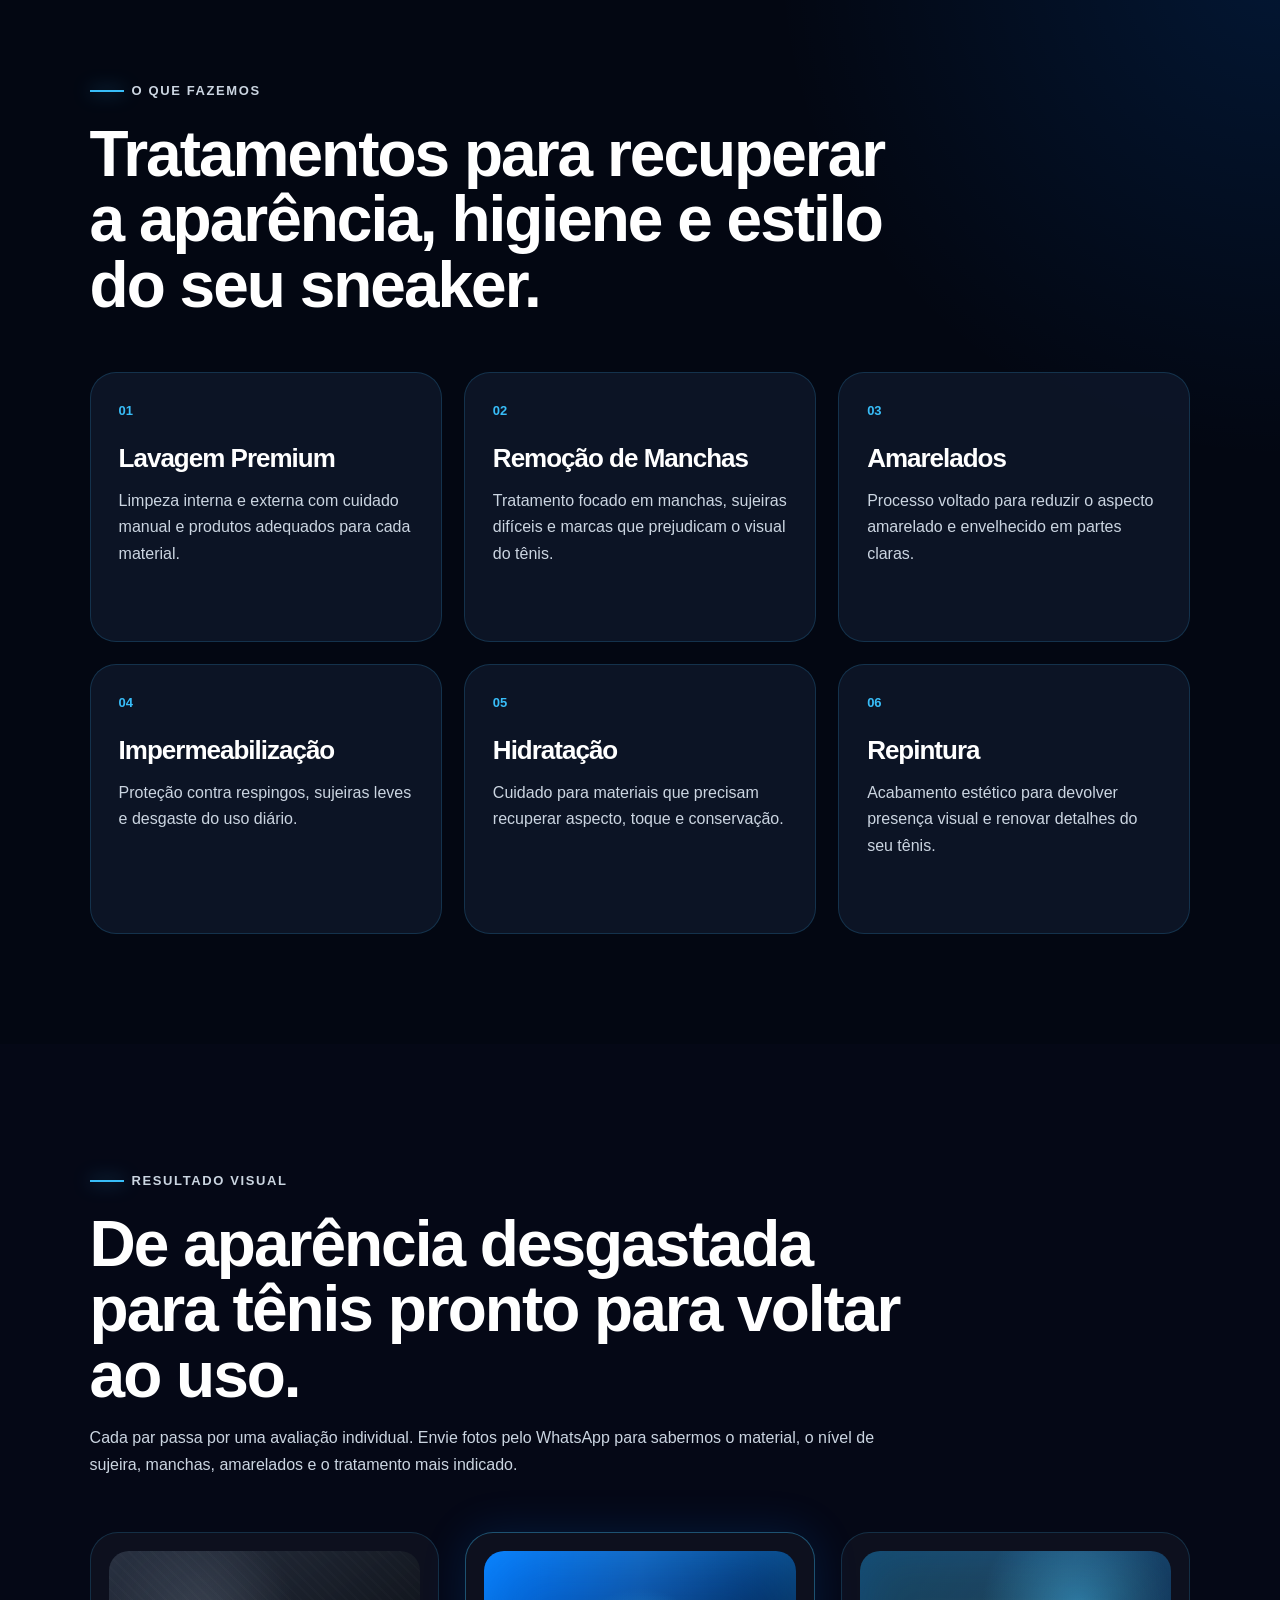
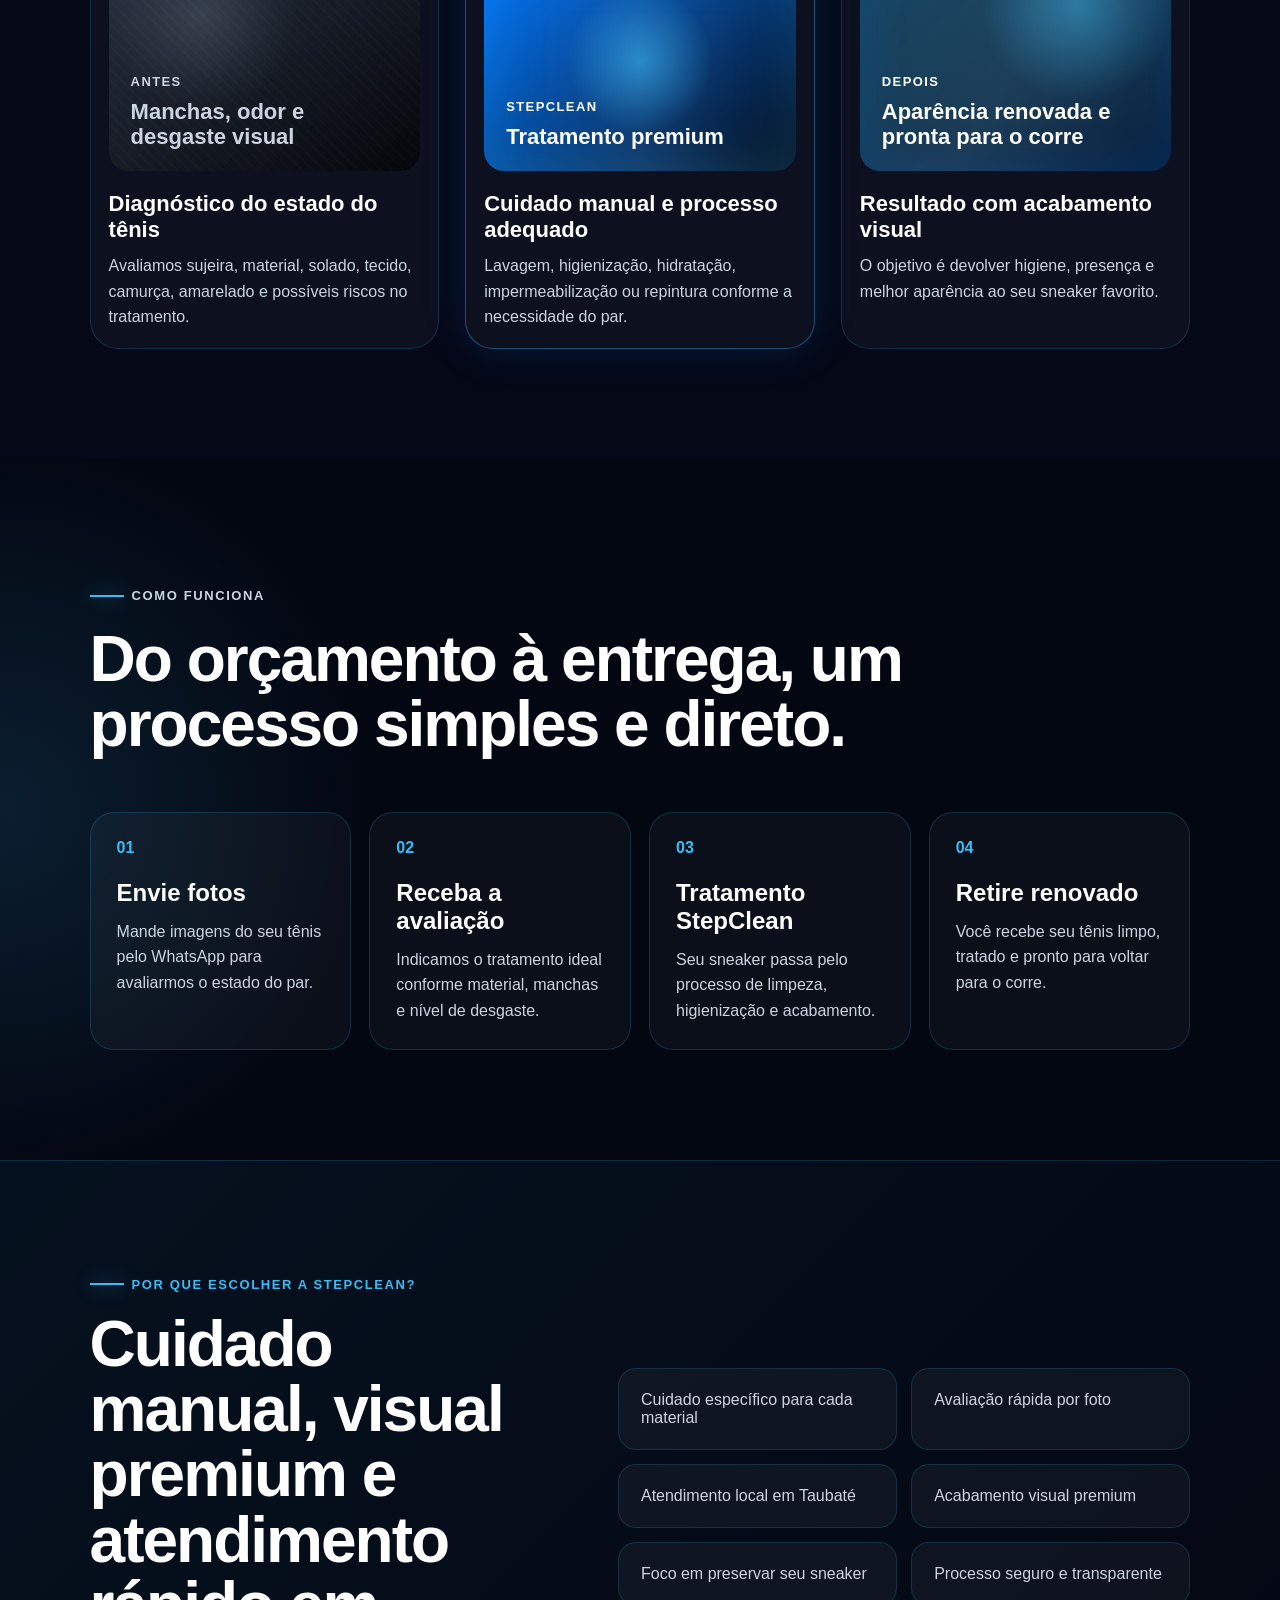
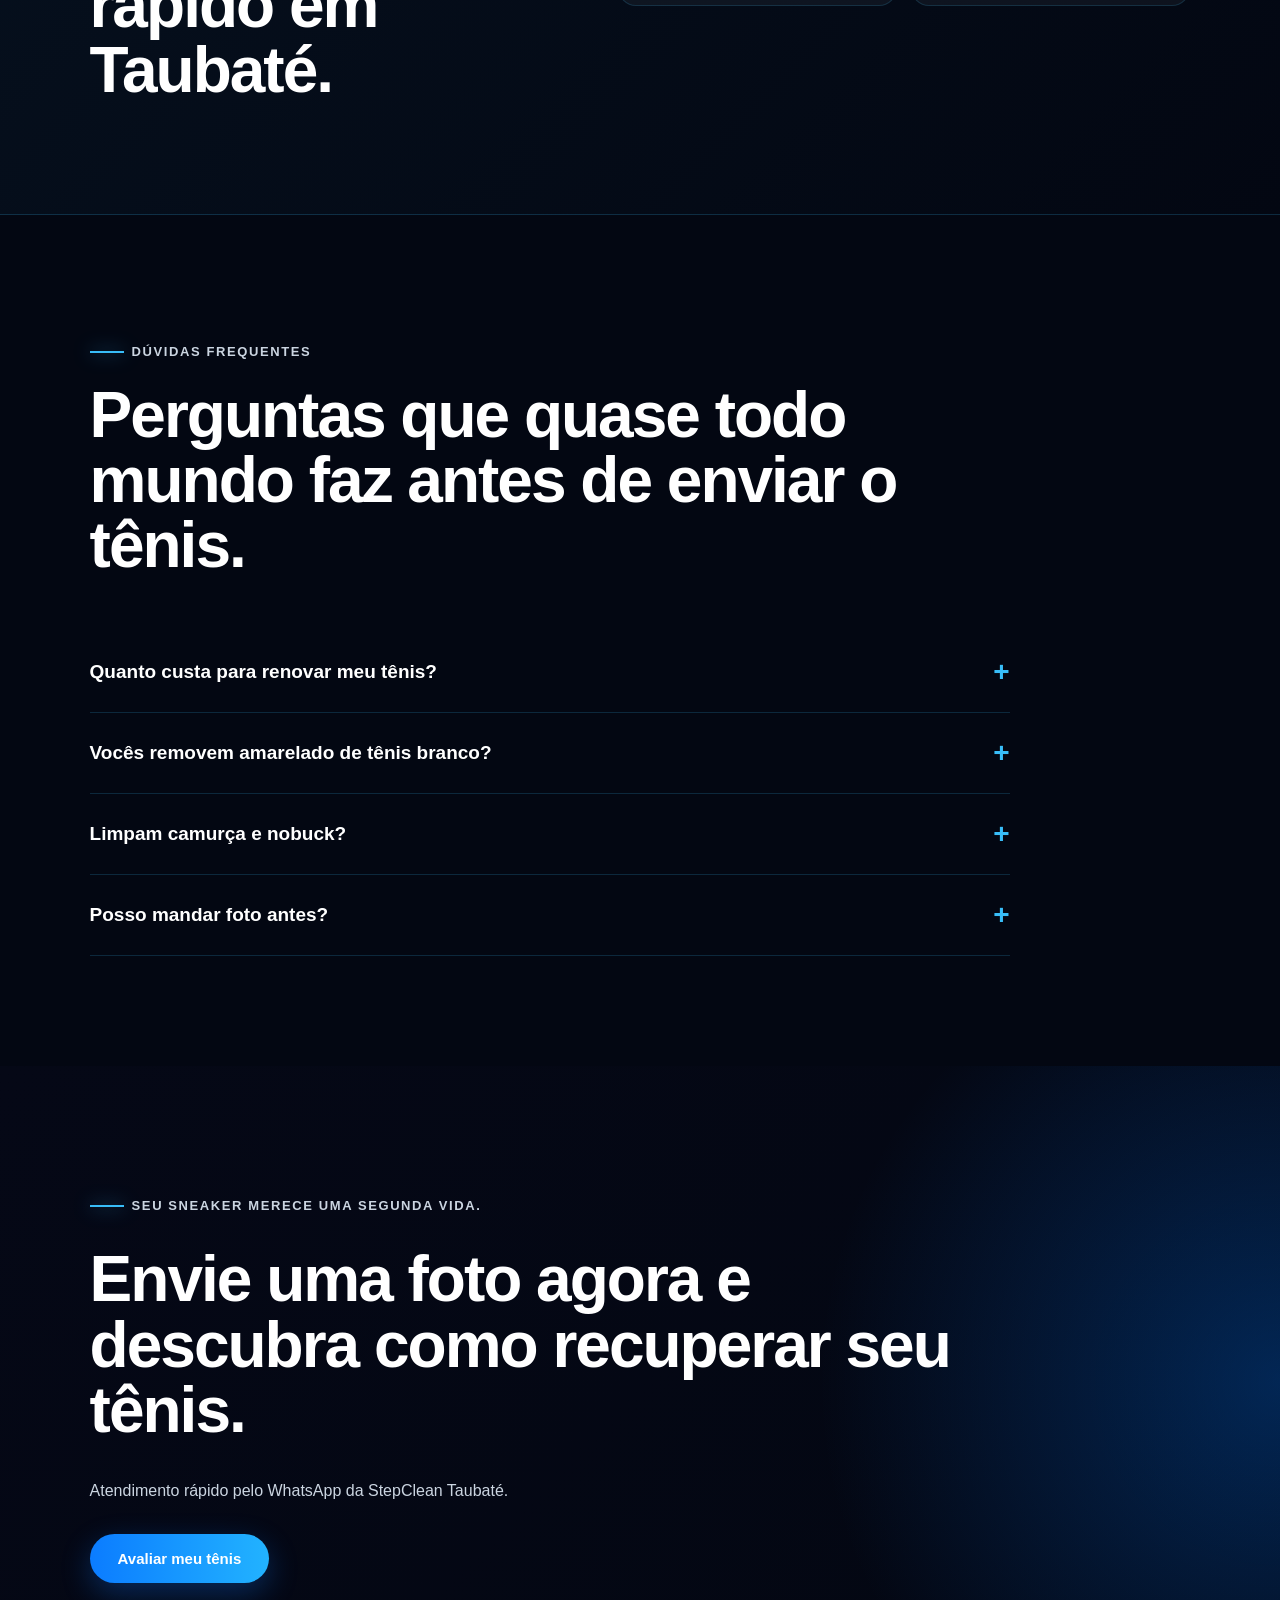
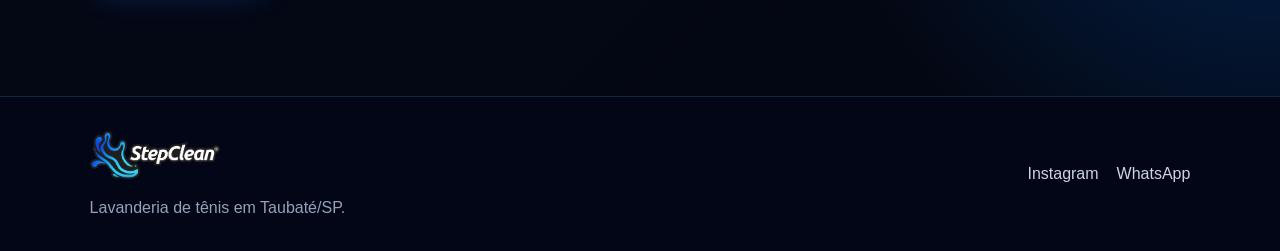
==== commit 9c6a4a0d: "Add files via upload" ====
--- a/index.html
+++ b/index.html
@@ -24,13 +24,15 @@
             <a href="#faq">Dúvidas</a>
         </nav>
 
-        <button class="botao-whatsapp botao-menu">
-            Enviar foto para avaliação
-        </button>
+        <a href="franqueado.html" class="botao-menu">
+            Seja um Franqueado
+        </a>
+
     </header>
 
     <main>
 
+        </section>
         <section class="hero">
             <div class="hero-conteudo">
                 <p class="etiqueta">Lavanderia premium de tênis em Taubaté</p>
@@ -78,16 +80,8 @@
 
         <img src="./img/tenis-limpo.png" alt="Tênis limpo depois da limpeza" class="imagem-limpo">
 
-        <div class="linha-reveal"></div>
-
-        <div class="reveal-texto">
-            <span>StepClean Experience</span>
-            <strong>Passe o mouse</strong>
-            <small>e veja a renovação</small>
-        </div>
-
-        <div class="reveal-label antes-label">Antes</div>
-        <div class="reveal-label depois-label">Depois</div>
+        
+        
     </div>
 </div>
 
--- a/style.css
+++ b/style.css
@@ -1118,33 +1118,6 @@
     font-size: 13px;
 }
 
-.reveal-label {
-    position: absolute;
-    z-index: 6;
-    padding: 9px 13px;
-    border-radius: 999px;
-    font-size: 12px;
-    font-weight: 900;
-    text-transform: uppercase;
-    letter-spacing: 1.4px;
-}
-
-.antes-label {
-    left: 22px;
-    bottom: 22px;
-    background: rgba(0, 0, 0, 0.62);
-    color: #cbd5e1;
-    border: 1px solid rgba(255, 255, 255, 0.14);
-}
-
-.depois-label {
-    right: 22px;
-    bottom: 22px;
-    background: linear-gradient(135deg, var(--azul), var(--azul-claro));
-    color: white;
-    box-shadow: 0 0 26px rgba(56, 189, 248, 0.35);
-}
-
 @media (max-width: 760px) {
     .reveal-sneaker {
         width: 100%;
@@ -1166,4 +1139,486 @@
         font-size: 10px;
         padding: 8px 10px;
     }
-}+}
+
+.hero-franqueado {
+    min-height: 100vh;
+    padding: 150px 7% 90px;
+    display: grid;
+    grid-template-columns: 1.1fr 0.9fr;
+    align-items: center;
+    gap: 60px;
+    background:
+        radial-gradient(circle at 78% 22%, rgba(56, 189, 248, 0.22), transparent 34%),
+        radial-gradient(circle at 20% 80%, rgba(0, 119, 255, 0.16), transparent 35%),
+        linear-gradient(135deg, #030712 0%, #050816 55%, #07111f 100%);
+}
+
+.hero-franqueado-conteudo {
+    max-width: 820px;
+}
+
+.hero-franqueado h1 {
+    font-size: clamp(48px, 8vw, 104px);
+    line-height: 0.92;
+    letter-spacing: -5px;
+    margin-bottom: 28px;
+}
+
+.hero-franqueado p {
+    max-width: 680px;
+    color: var(--cinza-claro);
+    font-size: 19px;
+    line-height: 1.65;
+    margin-bottom: 34px;
+}
+
+.franquia-card {
+    min-height: 460px;
+    border-radius: 38px;
+    padding: 34px;
+    display: flex;
+    flex-direction: column;
+    justify-content: flex-end;
+    background:
+        radial-gradient(circle at 70% 20%, rgba(56, 189, 248, 0.38), transparent 35%),
+        linear-gradient(145deg, rgba(56, 189, 248, 0.16), rgba(255, 255, 255, 0.02)),
+        rgba(15, 23, 42, 0.62);
+    border: 1px solid var(--borda);
+    box-shadow: var(--sombra-azul);
+    position: relative;
+    overflow: hidden;
+}
+
+.franquia-card::before {
+    content: "FRANCHISE";
+    position: absolute;
+    top: 35px;
+    right: -20px;
+    font-size: 72px;
+    font-weight: 900;
+    letter-spacing: -4px;
+    color: transparent;
+    -webkit-text-stroke: 1px rgba(56, 189, 248, 0.18);
+}
+
+.franquia-card span {
+    color: var(--azul-claro);
+    font-size: 13px;
+    font-weight: 900;
+    text-transform: uppercase;
+    letter-spacing: 2px;
+    margin-bottom: 14px;
+}
+
+.franquia-card strong {
+    display: block;
+    max-width: 360px;
+    font-size: 54px;
+    line-height: 0.95;
+    letter-spacing: -2px;
+    margin-bottom: 16px;
+}
+
+.franquia-card small {
+    color: var(--cinza);
+    text-transform: uppercase;
+    letter-spacing: 1.5px;
+}
+
+.franquia-secao {
+    padding: 110px 7%;
+}
+
+.destaque-franquia {
+    background: linear-gradient(135deg, #06111f, #030712);
+    display: grid;
+    grid-template-columns: 0.9fr 1.1fr;
+    gap: 60px;
+    align-items: center;
+    border-top: 1px solid var(--borda);
+    border-bottom: 1px solid var(--borda);
+}
+
+@media (max-width: 1050px) {
+    .hero-franqueado,
+    .destaque-franquia {
+        grid-template-columns: 1fr;
+    }
+
+    .franquia-card {
+        min-height: 360px;
+    }
+}
+
+@media (max-width: 760px) {
+    .hero-franqueado {
+        padding: 130px 5% 70px;
+    }
+
+    .hero-franqueado h1 {
+        letter-spacing: -3px;
+    }
+
+    .hero-franqueado p {
+        font-size: 17px;
+    }
+
+    .franquia-secao {
+        padding: 74px 5%;
+    }
+
+    .franquia-card {
+        min-height: 320px;
+        border-radius: 28px;
+    }
+
+    .franquia-card strong {
+        font-size: 40px;
+    }
+}
+
+.reveal-franquia {
+    width: min(680px, 100%);
+    aspect-ratio: 16 / 10;
+}
+
+.reveal-franquia .reveal-texto {
+    max-width: 310px;
+}
+
+.reveal-franquia .reveal-texto strong {
+    font-size: 30px;
+}
+
+.reveal-franquia .reveal-texto small {
+    line-height: 1.4;
+}
+
+.hero-franquia-lando {
+    min-height: 100vh;
+    padding: 130px 7% 60px;
+    display: grid;
+    grid-template-columns: 1fr 1.25fr;
+    align-items: center;
+    gap: 40px;
+    background:
+        radial-gradient(circle at 20% 30%, rgba(0, 162, 255, 0.10), transparent 28%),
+        radial-gradient(circle at 80% 80%, rgba(0, 255, 157, 0.08), transparent 22%),
+        linear-gradient(135deg, #020611 0%, #03142e 55%, #041b3d 100%);
+    overflow: hidden;
+    position: relative;
+}
+
+.hero-franquia-lando::before {
+    content: "";
+    position: absolute;
+    inset: 0;
+    background-image:
+        linear-gradient(rgba(255,255,255,0.03) 1px, transparent 1px),
+        linear-gradient(90deg, rgba(255,255,255,0.03) 1px, transparent 1px);
+    background-size: 60px 60px;
+    pointer-events: none;
+    opacity: 0.25;
+}
+
+.hero-franquia-conteudo {
+    position: relative;
+    z-index: 2;
+    max-width: 560px;
+}
+
+.hero-tag {
+    color: #3db8ff;
+    font-size: 14px;
+    font-weight: 700;
+    letter-spacing: 3px;
+    margin-bottom: 20px;
+}
+
+.hero-franquia-conteudo h1 {
+    font-size: clamp(42px, 6vw, 78px);
+    line-height: 0.95;
+    color: #ffffff;
+    margin-bottom: 24px;
+    max-width: 700px;
+}
+
+.hero-descricao {
+    font-size: 18px;
+    line-height: 1.7;
+    color: rgba(255,255,255,0.78);
+    margin-bottom: 32px;
+    max-width: 520px;
+}
+
+.hero-botoes {
+    display: flex;
+    gap: 16px;
+    flex-wrap: wrap;
+}
+
+.botao-principal,
+.botao-secundario {
+    display: inline-flex;
+    align-items: center;
+    justify-content: center;
+    padding: 16px 28px;
+    border-radius: 999px;
+    text-decoration: none;
+    font-weight: 700;
+    transition: 0.25s ease;
+}
+
+.botao-principal {
+    background: linear-gradient(90deg, #0b7cff, #22b3ff);
+    color: white;
+    box-shadow: 0 10px 30px rgba(16, 123, 255, 0.30);
+}
+
+.botao-principal:hover {
+    transform: translateY(-3px);
+}
+
+.botao-secundario {
+    border: 1px solid rgba(255,255,255,0.18);
+    color: white;
+    background: rgba(255,255,255,0.04);
+}
+
+.botao-secundario:hover {
+    background: rgba(255,255,255,0.08);
+    transform: translateY(-3px);
+}
+
+.hero-franquia-visual {
+    position: relative;
+    z-index: 2;
+    display: flex;
+    justify-content: center;
+    align-items: center;
+}
+
+.reveal-lando {
+    position: relative;
+    width: min(980px, 100%);
+    aspect-ratio: 16 / 10;
+    border-radius: 38px;
+    overflow: hidden;
+    background: linear-gradient(145deg, #d8d8d8, #f2f2f2);
+    box-shadow:
+        0 30px 60px rgba(0, 0, 0, 0.35),
+        inset 0 0 0 1px rgba(255,255,255,0.25);
+    transform-style: preserve-3d;
+    transition: transform 0.10s linear;
+}
+
+.reveal-lando::before {
+    content: "";
+    position: absolute;
+    inset: 18px;
+    border-radius: 28px;
+    border: 1px solid rgba(0,0,0,0.08);
+    pointer-events: none;
+    z-index: 5;
+}
+
+.reveal-lando img {
+    position: absolute;
+    inset: 0;
+    width: 100%;
+    height: 100%;
+    object-fit: cover;
+}
+
+.reveal-lando .imagem-sujo {
+    z-index: 1;
+}
+
+.reveal-lando .imagem-limpo {
+    z-index: 2;
+    clip-path: circle(0px at 50% 50%);
+    transition: none;
+}
+
+.linha-reveal {
+    position: absolute;
+    width: 170px;
+    height: 170px;
+    border-radius: 50%;
+    border: 2px solid rgba(38, 168, 255, 0.95);
+    box-shadow:
+        0 0 0 10px rgba(38, 168, 255, 0.08),
+        0 0 25px rgba(38, 168, 255, 0.35);
+    transform: translate(-50%, -50%);
+    pointer-events: none;
+    z-index: 4;
+    left: 50%;
+    top: 50%;
+    opacity: 1;
+}
+
+.reveal-texto-grande {
+    position: absolute;
+    top: 28px;
+    left: 28px;
+    z-index: 6;
+    background: rgba(38, 43, 53, 0.92);
+    color: white;
+    padding: 18px 20px;
+    border-radius: 22px;
+    max-width: 340px;
+    box-shadow: 0 18px 35px rgba(0,0,0,0.18);
+}
+
+.reveal-texto-grande span {
+    display: block;
+    font-size: 13px;
+    font-weight: 800;
+    letter-spacing: 3px;
+    color: #31afff;
+    margin-bottom: 10px;
+}
+
+.reveal-texto-grande strong {
+    display: block;
+    font-size: 22px;
+    line-height: 1.05;
+    margin-bottom: 8px;
+}
+
+.reveal-texto-grande small {
+    display: block;
+    font-size: 15px;
+    line-height: 1.4;
+    color: rgba(255,255,255,0.85);
+}
+
+.reveal-label {
+    position: absolute;
+    bottom: 24px;
+    z-index: 6;
+    padding: 10px 18px;
+    border-radius: 999px;
+    font-size: 14px;
+    font-weight: 800;
+    letter-spacing: 2px;
+}
+
+.antes-label {
+    left: 24px;
+    background: rgba(35, 35, 35, 0.92);
+    color: #fff;
+}
+
+.depois-label {
+    right: 24px;
+    background: #2caeff;
+    color: white;
+}
+
+.hero-franquia-visual-webgl {
+    position: relative;
+    width: min(820px, 100%);
+    aspect-ratio: 16 / 9;
+    border-radius: 38px;
+    overflow: hidden;
+    background: #d8d8d8;
+    box-shadow:
+        0 30px 70px rgba(0, 0, 0, 0.42),
+        0 0 50px rgba(0, 119, 255, 0.25);
+    border: 1px solid rgba(56, 189, 248, 0.25);
+}
+
+#franquiaWebgl {
+    width: 100%;
+    height: 100%;
+    display: block;
+}
+
+.hero-franquia-visual-webgl::before {
+    content: "";
+    position: absolute;
+    inset: 18px;
+    border-radius: 28px;
+    border: 1px solid rgba(255, 255, 255, 0.35);
+    z-index: 4;
+    pointer-events: none;
+}
+
+.webgl-overlay-texto {
+    position: absolute;
+    top: 28px;
+    left: 28px;
+    z-index: 5;
+    background: rgba(38, 43, 53, 0.90);
+    color: white;
+    padding: 18px 22px;
+    border-radius: 22px;
+    max-width: 350px;
+    box-shadow: 0 18px 35px rgba(0, 0, 0, 0.22);
+}
+
+.webgl-overlay-texto span {
+    display: block;
+    font-size: 12px;
+    font-weight: 900;
+    letter-spacing: 3px;
+    color: var(--azul-claro);
+    margin-bottom: 10px;
+}
+
+.webgl-overlay-texto strong {
+    display: block;
+    font-size: 26px;
+    line-height: 1;
+}
+
+.webgl-overlay-texto small {
+    display: block;
+    margin-top: 8px;
+    color: rgba(255,255,255,0.82);
+    line-height: 1.4;
+}
+
+.webgl-label {
+    position: absolute;
+    bottom: 24px;
+    z-index: 5;
+    padding: 10px 18px;
+    border-radius: 999px;
+    font-size: 13px;
+    font-weight: 900;
+    letter-spacing: 2px;
+}
+
+.webgl-antes {
+    left: 24px;
+    background: rgba(35, 35, 35, 0.92);
+    color: white;
+}
+
+.webgl-depois {
+    right: 24px;
+    background: linear-gradient(135deg, var(--azul), var(--azul-claro));
+    color: white;
+    box-shadow: 0 0 26px rgba(56, 189, 248, 0.35);
+}
+
+@media (max-width: 760px) {
+    .hero-franquia-visual-webgl {
+        aspect-ratio: 4 / 3;
+        border-radius: 26px;
+    }
+
+    .webgl-overlay-texto {
+        left: 16px;
+        top: 16px;
+        padding: 14px;
+    }
+
+    .webgl-overlay-texto strong {
+        font-size: 22px;
+    }
+}
+
